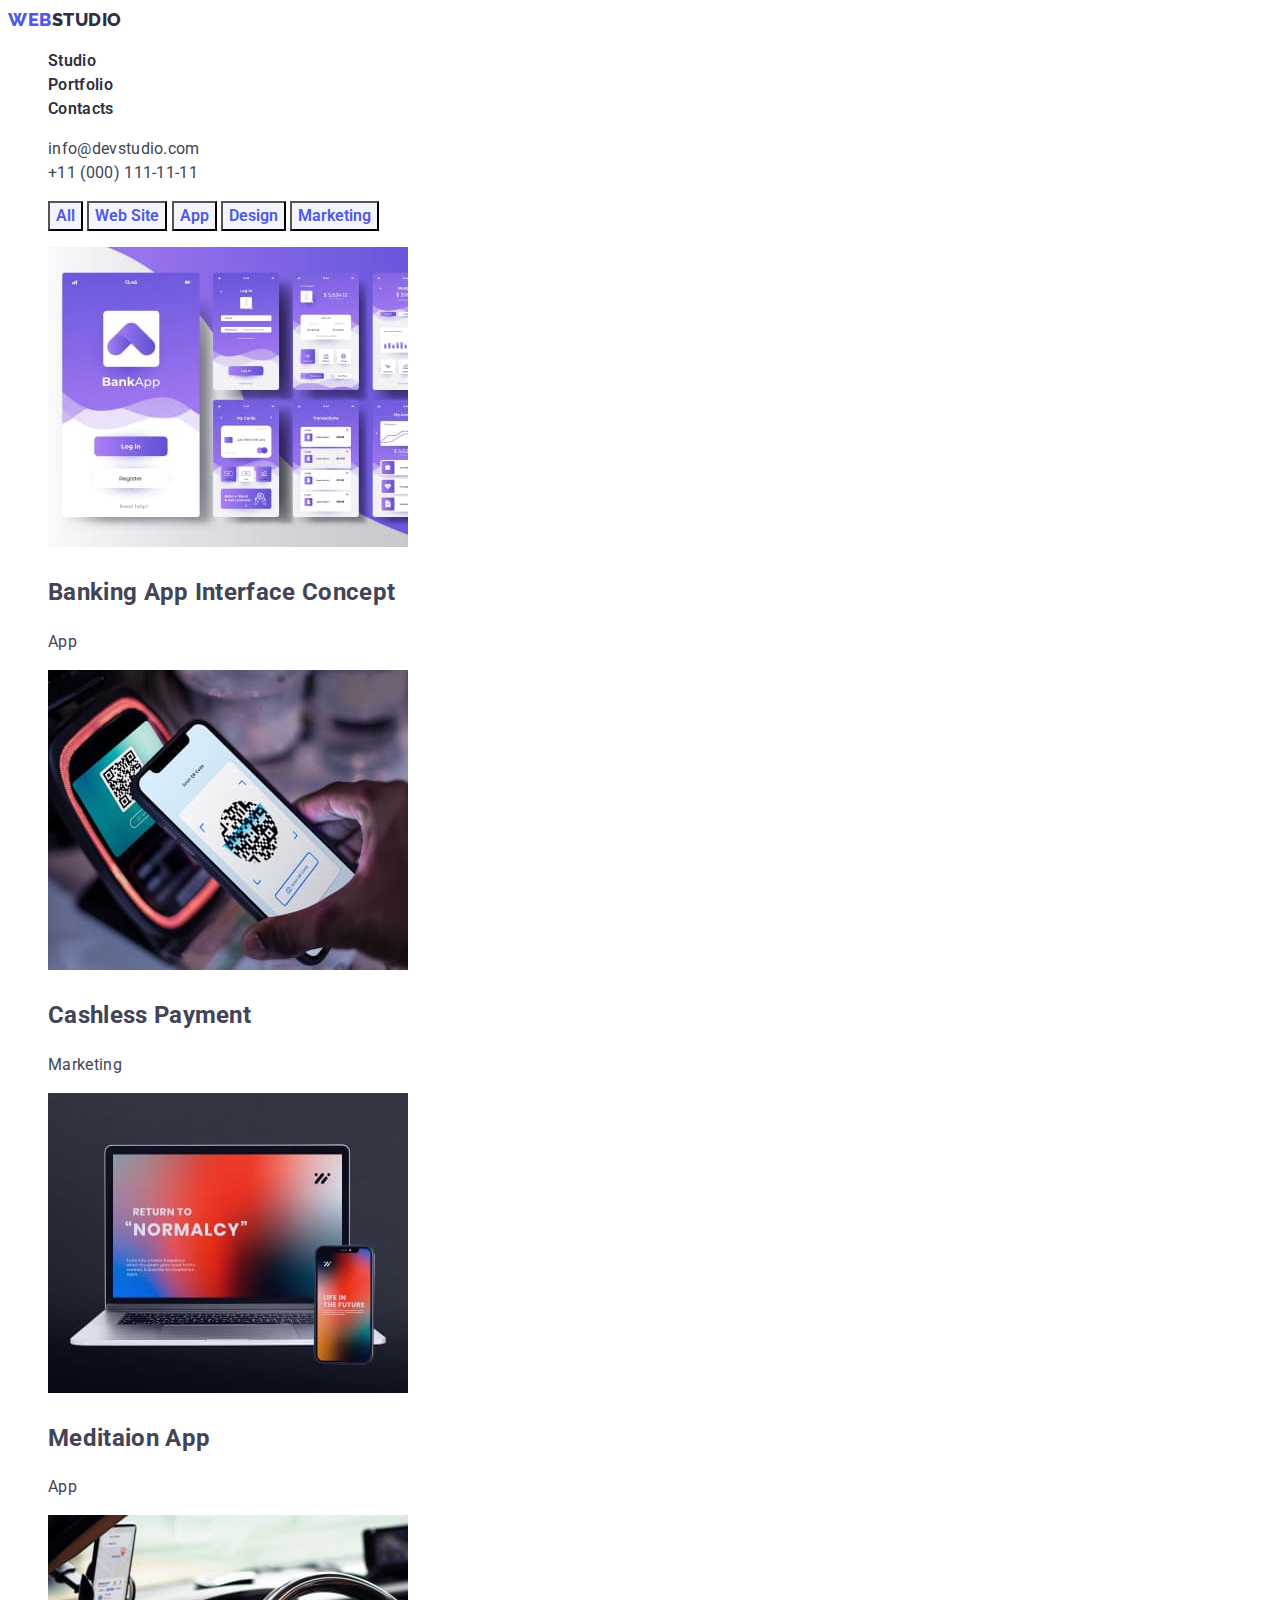
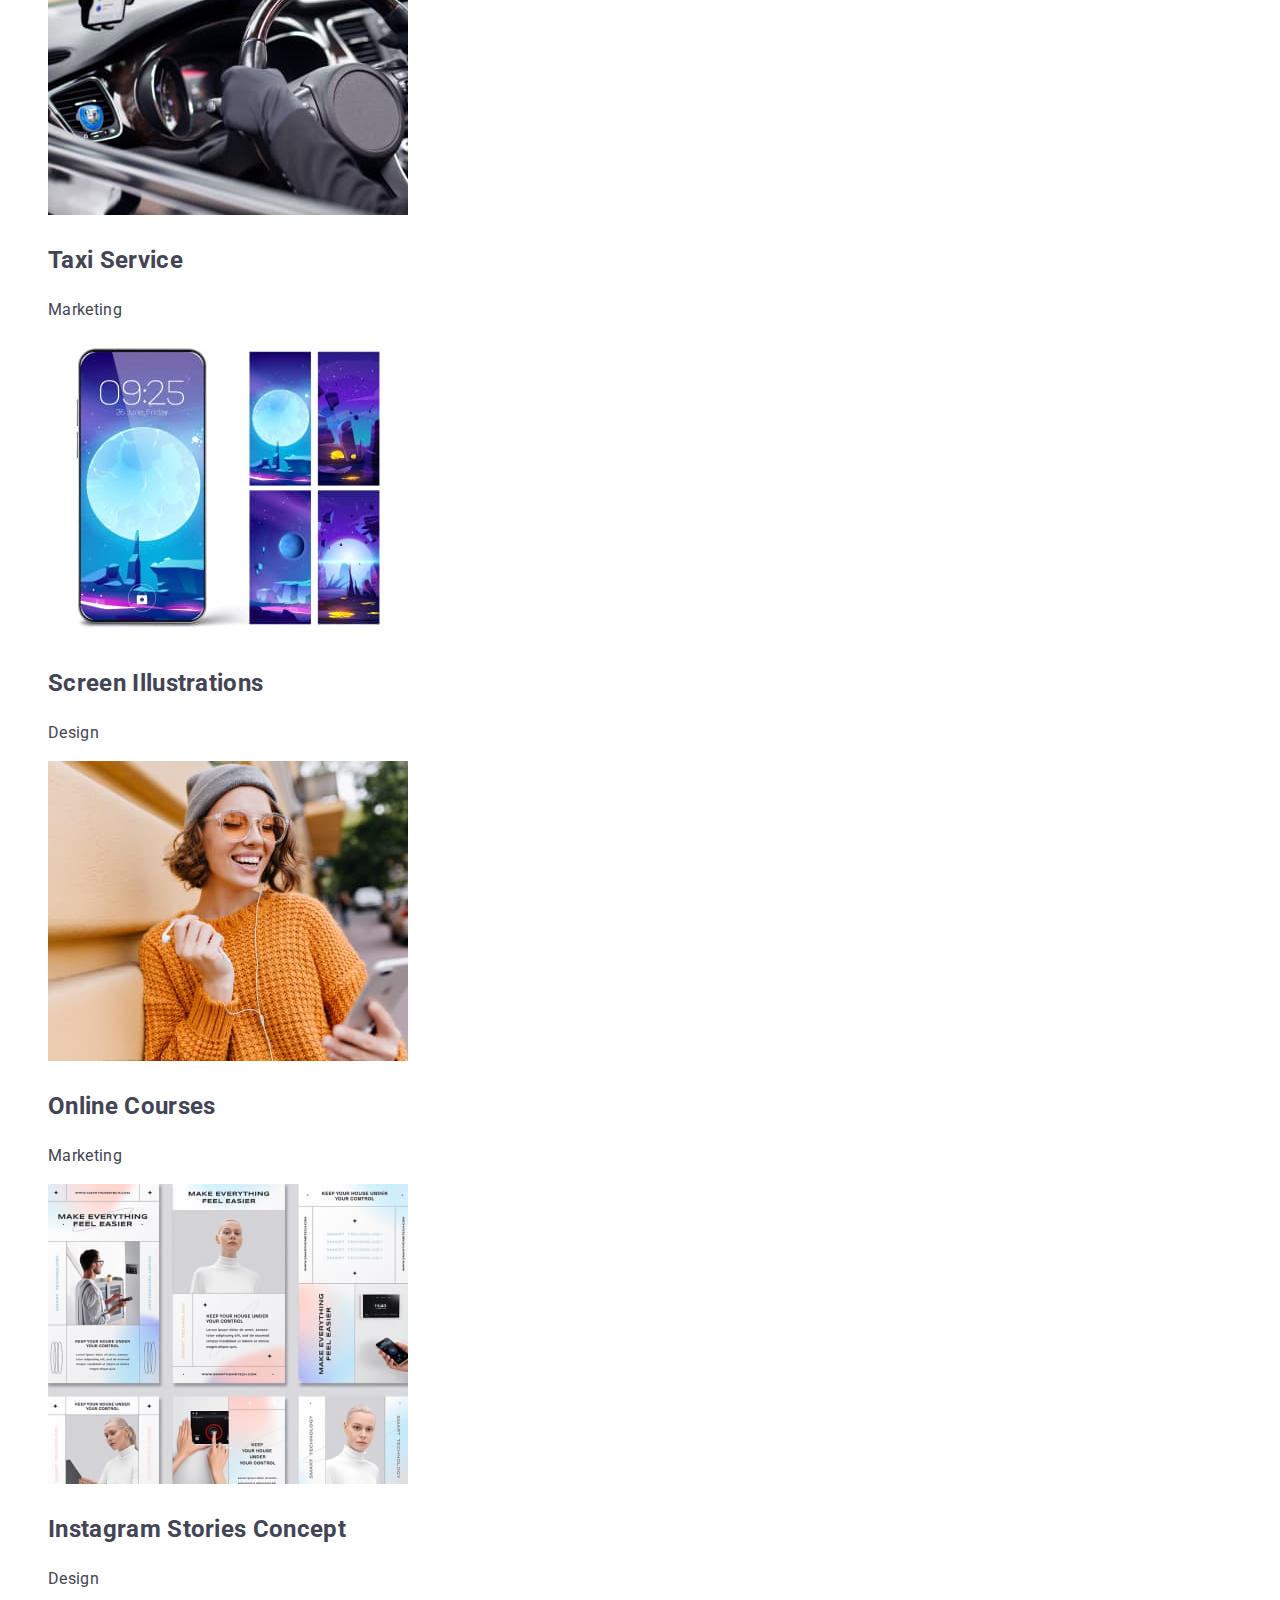
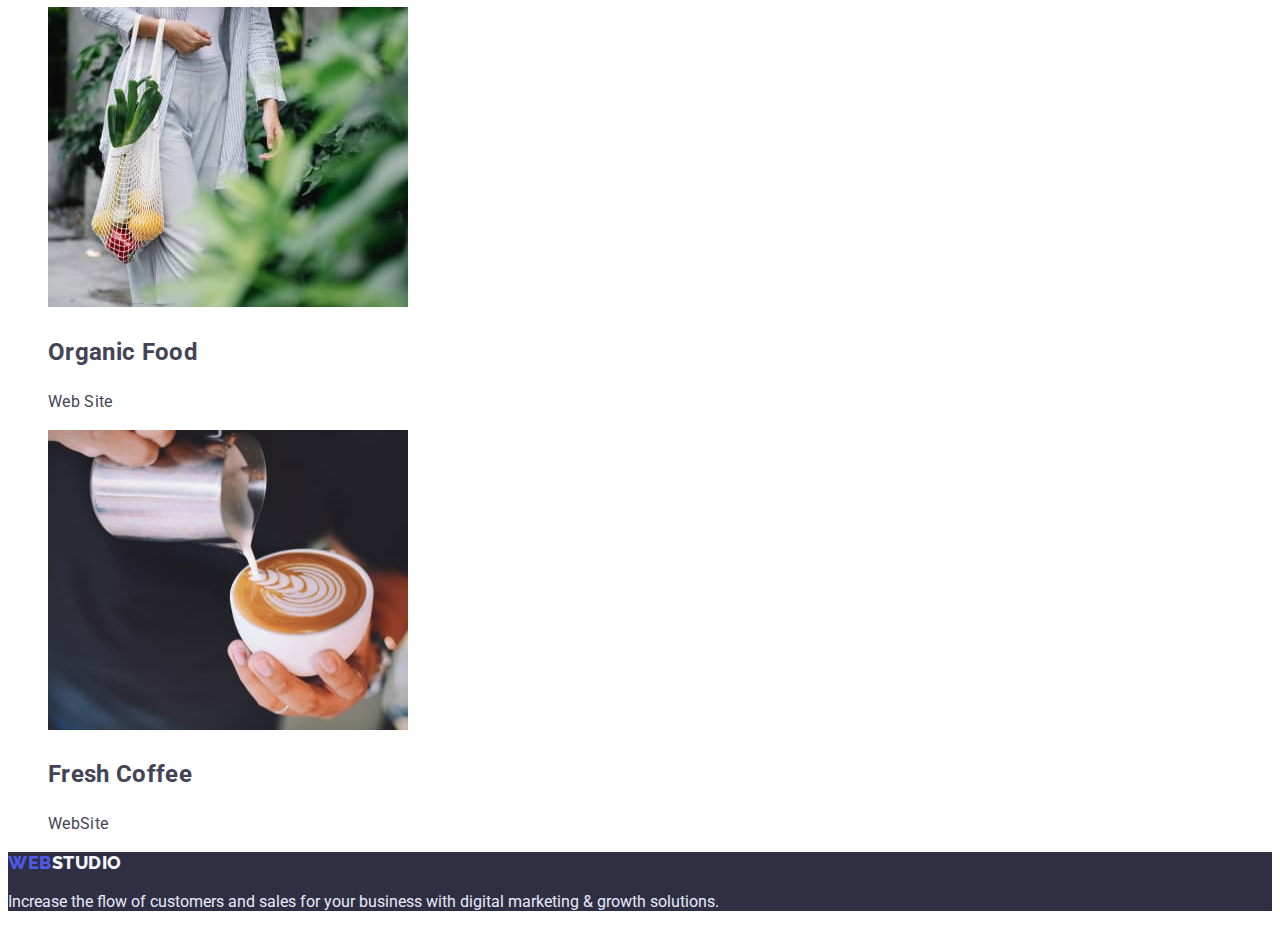
==== portfolio.html @ 85b4668b "dz3" ====
<!DOCTYPE html>
<html lang="en">

<head>
    <meta charset="UTF-8">
    <meta http-equiv="X-UA-Compatible" content="IE=edge">
    <meta name="viewport" content="width=device-width, initial-scale=1.0">
    <link rel="stylesheet" href="./css/styles.css" />
    <link rel="preconnect" href="https://fonts.googleapis.com">
    <link rel="preconnect" href="https://fonts.gstatic.com" crossorigin>
    <link
        href="https://fonts.googleapis.com/css2?family=Montserrat:wght@400;700&family=Roboto:wght@400;500;700;900&display=swap"
        rel="stylesheet">
    <link rel="preconnect" href="https://fonts.googleapis.com">
    <link rel="preconnect" href="https://fonts.gstatic.com" crossorigin>
    <link
        href="https://fonts.googleapis.com/css2?family=Montserrat:wght@400;700&family=Raleway:wght@700&family=Roboto:wght@400;500;700;900&display=swap"
        rel="stylesheet">
    <title>Document</title>
</head>
<div class="container">
<body>
    <!--header-->
    <header class="header">
        <nav>
            <a href="./index.html" class="link"><span class="logo">Web</span><span
                    class="studio">Studio</span></a>
            <ul class="list">
                <li><a href="./index.html" class="link">Studio</a></li>
                <li><a href="" class="link">Portfolio</a></li>
                <li><a href="" class="link">Contacts</a></li>
            </ul>
        </nav>
        <ul class="list">
            <li><a href="" class="link-contacts">info@devstudio.com</a></li>
            <li><a href="" class="link-contacts">+11 (000) 111-11-11</a></li>
        </ul>
    </header>
    <!--main-->
    <main>
        <!--filtres-->
        <section>
    <h1 hidden>Our projects</h1>
            <ul class="list">
                <li>
                    <button type="button" class="bts">All</button>
                    <button type="button" class="bts">Web Site</button>
                    <button type="button" class="bts">App</button>
                    <button type="button" class="bts">Design</button>
                    <button type="button"class="bts">Marketing</button>
                </li>
            </ul>
            <!--row1-->
            <ul class="list">
                <li>
                    <img src="./images/img11.jpg" alt="menu app" width="360">
                    <h2>Banking App Interface Concept</h2>
                    <p>
                        App
                    </p>
                </li>
                <li>
                    <img src="./images/img121.jpg" alt="cashless payment" width="360">
                    <h2>Cashless Payment</h2>
                    <p>
                        Marketing
                    </p>
                </li>
                <li>
                    <img src="./images/img13.jpg" alt="Meditaion App" width="360">
                    <h2>Meditaion App</h2>
                    <p>
                        App
                    </p>
                </li>
                <!--row2-->
                <li>
                    <img src="./images/img14.jpg" alt="Taxi Service app" width="360">
                    <h2>Taxi Service</h2>
                    <p>
                        Marketing
                    </p>
                </li>
                <li>
                    <img src="./images/img15.jpg" alt="Screen Illustrations" width="360">
                    <h2>Screen Illustrations</h2>
                    <p>
                    Design
                    </p>
                </li>
                <li>
                    <img src="./images/img16.jpg" alt="Online Courses" width="360">
                    <h2>Online Courses</h2>
                    <p>
                        Marketing
                    </p>
                </li>
                <!--row3-->
                <li>
                    <img src="./images/img17.jpg" alt="Instagram Stories Concept" width="360">
                    <h2>Instagram Stories Concept</h2>
                    <p>
                        Design
                    </p>
                </li>
                <li>
                    <img src="./images/img18.jpg" alt="Organic Food" width="360">
                    <h2>Organic Food</h2>
                    <p>
                        Web Site
                    </p>
                </li>
                <li>
                    <img src="./images/img19.jpg" alt="Fresh Coffee" width="360">
                    <h2>Fresh Coffee</h2>
                    <p>
                        WebSite
                    </p>
                </li>
            </ul>
        </section>
    </main>
    <!--Footer-->
    <footer class="footer">
        <a href="./index.html" class="link"><span class="logo-footer">Web</span><span class="studio-footer">Studio</span></a>
        <p>
            Increase the flow of customers and sales for your business with digital marketing & growth solutions.
        </p>
    </footer>
</body>
</div>

</html>
---- css/styles.css ----
:root {
    --text-color: #434455;
    --dark-color: #2E2F42;
    --primarybrand-color: #4d5ae5;
    --bt-color:#404BBF;
    --bg-color: #FFFFFF;
    --cloud-color:#F4F4FD;
    --cornflower-color:#E7E9FC;
}
.header {
    background: var(--bg-color);
    text-decoration: none;
}
body {
    background-color:var(--bg-color);
    color: var(--text-color);
    font-family:'Roboto', sans-serif;
    text-decoration: none;
}
.hero-name {
    font-family: inherit;
    font-weight: 600;
    font-size: 56px;
    line-height: 1.1;
    letter-spacing: 0.02em;
    color: var(--bg-color);
}
.logo {
    font-family: 'Raleway', sans-serif;
    font-weight: 800;
    font-size: 18px;
    line-height: 1.33;
    text-decoration: none;
    letter-spacing: 0.03em;
    text-transform: uppercase;
    color: var(--primarybrand-color);
}
.logo:hover,
.logo:focus {
    color: var(--primarybrand-color);
}
.studio {
    font-family: 'Raleway', sans-serif;
    font-weight: 800;
    font-size: 18px;
    text-decoration: none;
    line-height: 1.33;
    letter-spacing: 0.03em;
    color: var(--dark-color);
    text-transform: uppercase;
}
.studio:hover,
.studio:focus {
    color: var(--text-color);
}

.link:hover,
.link:focus {
    color: var(--text-color);
}
.link-contacts:hover,
.link-contacts:focus {
    color: var(--primarybrand-color);
}
.link:active {
    color: var(--primarybrand-color);
}
.link {
    color: var(--dark-color);
    text-decoration: none;
    font-family: inherit;
    font-style: normal;
    font-weight: 600;
    font-size: 16px;
    line-height: 1.5;
    letter-spacing: 0.02em;
}
.link-contacts {
    color: var(--text-color);
    text-decoration: none;
    font-family: inherit;
    font-style: normal;
    font-weight: 400;
    font-size: 16px;
    line-height: 1.5;
}
.buttons:hover,
.buttons:focus {
    background-color: var(--primarybrand-color);
   color: var(--bg-color);
}
.buttons:active {
    background-color: var(--bt-color);
    color: var(--bg-color);
}
.list {
    list-style: none;
    font-family: inherit;
    font-style: normal;
    font-weight: 400;
    font-size: 16px;
    line-height: 1.5;
    letter-spacing: 0.02em;
    color: var(--text-color);
}
.hero {
    background: var(--dark-color);
}

.buttons {
    background:var(--primarybrand-color);
    color: var(--bts-color);
}
.buttons {
    font-family: 'Roboto', sans-serif;
    font-weight: 600;
    font-size: 16px;
    line-height: 1.5;
    color:var(--bg-color);
}
.title {
    text-decoration: none;
    font-family: inherit;
    font-weight: 600;
    font-size: 36px;
    line-height: 1.11;
    letter-spacing: 0.02em;
    text-transform: capitalize;
    color:var(--dark-color);
}
.title-cards {
    width: 264px;
    height: 24px;
    font-family: inherit;
    font-weight: 600;
    font-size: 20px;
    line-height: 1.2;
    letter-spacing: 0.02em;
    color:var(--dark-color);
}
.team {
    background:var(--bb-color);
}
.team-cards {
    background:var(--bg-color);
}
.footer {
    background: var(--dark-color);
    color: var(--cornflower-color);
}
.studio-footer {
    color:var(--cloud-color);
    font-family: 'Raleway', sans-serif;
    font-style: normal;
    font-weight: 800;
    font-size: 18px;
    line-height: 1.16;
    letter-spacing: 0.03em;
    text-transform: uppercase;
}
.logo-footer {
    color: var(--primarybrand-color);
    font-family: 'Raleway', sans-serif;
    font-style: normal;
    font-weight: 800;
    font-size: 18px;
    line-height: 1.16;
    letter-spacing: 0.03em;
    text-transform: uppercase;
}
.studio-footer:hover {
    background-color: var(--primarybrand-color);
    color: var(--cloud-color);
}
.studio-footer:focus {
    background-color: var(--primarybrand-color);
    color: var(--cloud-color);
}
.bts {
    font-family:'Roboto', sans-serif;
    font-weight: 600;
    font-size: 16px;
    line-height: 1.5;
    color: var(--primarybrand-color);
    background-color: var(--cloud-color);
    text-decoration:none;
}
.bts:hover {
    background-color: var(--primarybrand-color);
    color: var(--cloud-color);
}
.bts:focus {
    background-color: var(--primarybrand-color);
    color: var(--cloud-color);
}
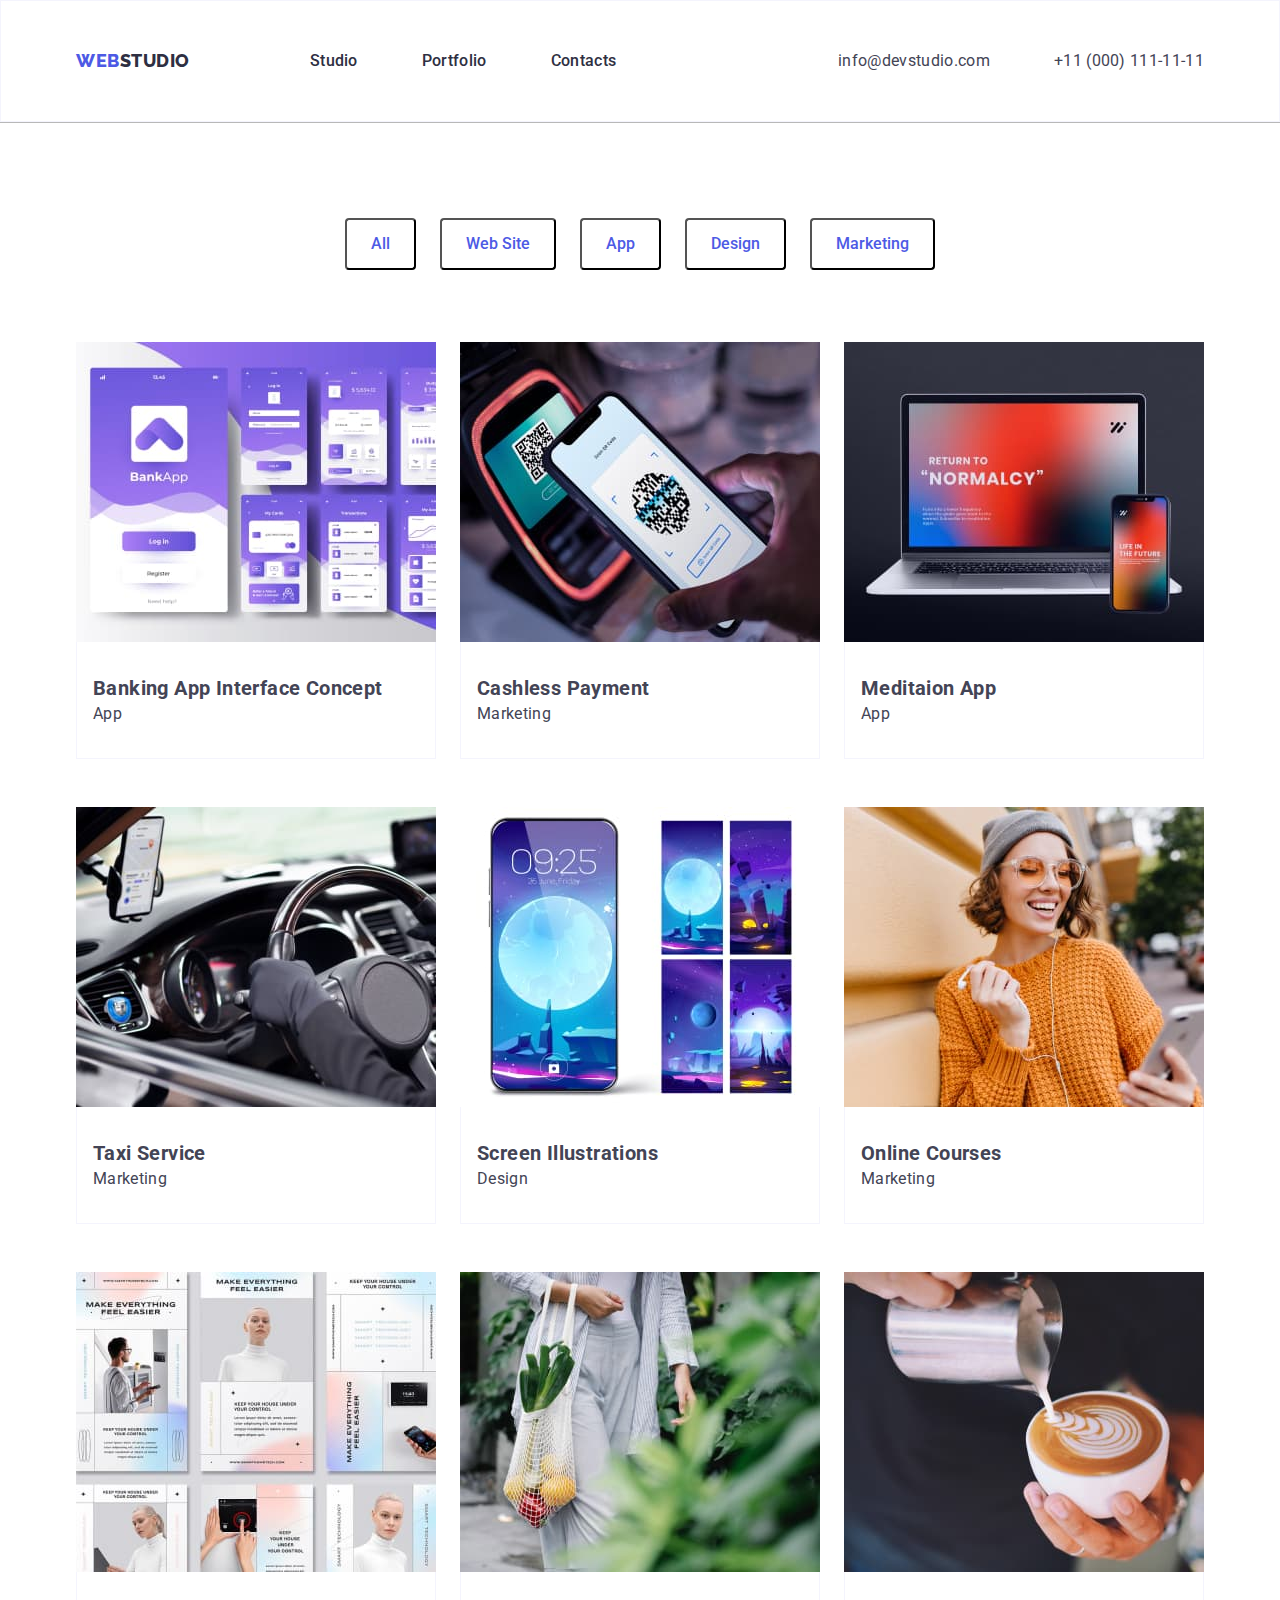
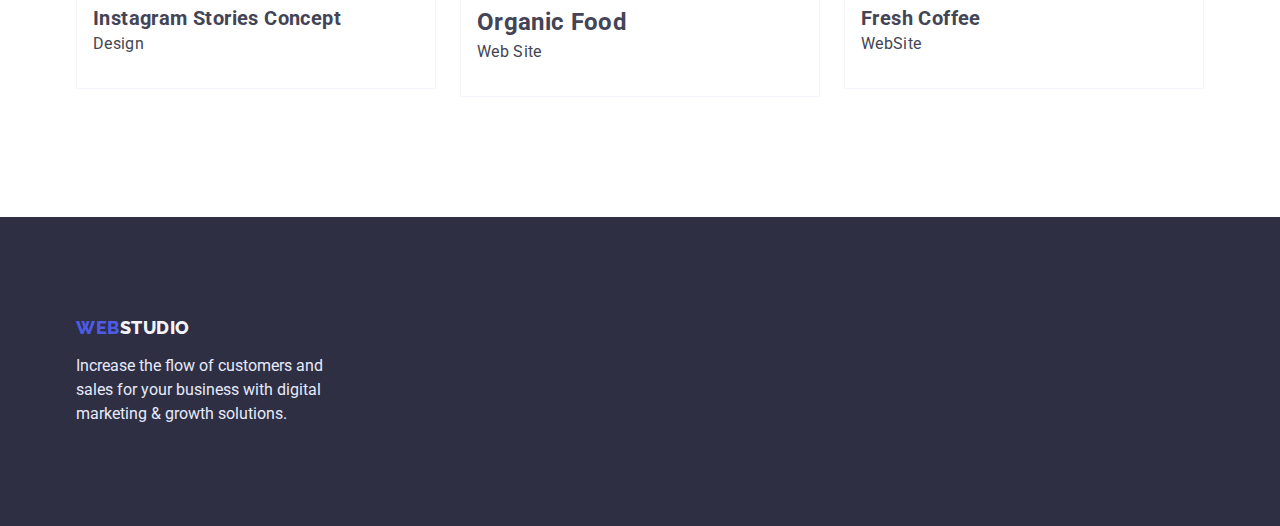
==== commit 17d370f1: "dz3" ====
--- a/portfolio.html
+++ b/portfolio.html
@@ -5,129 +5,139 @@
     <meta charset="UTF-8">
     <meta http-equiv="X-UA-Compatible" content="IE=edge">
     <meta name="viewport" content="width=device-width, initial-scale=1.0">
-    <link rel="stylesheet" href="./css/styles.css" />
+    <link rel="stylesheet" href="https://cdnjs.cloudflare.com/ajax/libs/modern-normalize/1.0.0/modern-normalize.min.css" />
     <link rel="preconnect" href="https://fonts.googleapis.com">
     <link rel="preconnect" href="https://fonts.gstatic.com" crossorigin>
     <link
-        href="https://fonts.googleapis.com/css2?family=Montserrat:wght@400;700&family=Roboto:wght@400;500;700;900&display=swap"
+        href="https://fonts.googleapis.com/css2?family=Raleway:wght@700&family=Roboto:wght@400;500;700;900&display=swap"
         rel="stylesheet">
-    <link rel="preconnect" href="https://fonts.googleapis.com">
-    <link rel="preconnect" href="https://fonts.gstatic.com" crossorigin>
-    <link
-        href="https://fonts.googleapis.com/css2?family=Montserrat:wght@400;700&family=Raleway:wght@700&family=Roboto:wght@400;500;700;900&display=swap"
-        rel="stylesheet">
+        <link rel="stylesheet" href="./css/styles.css" />
     <title>Document</title>
 </head>
-<div class="container">
+
 <body>
     <!--header-->
-    <header class="header">
-        <nav>
-            <a href="./index.html" class="link"><span class="logo">Web</span><span
-                    class="studio">Studio</span></a>
-            <ul class="list">
+<header class="header">
+    <div class="container">
+        <nav class="nav nav-link">
+            <a href="./index.html" class="link logo"><span class="logo">Web</span><span class="studio">Studio</span></a>
+            <ul class="list nav-list">
                 <li><a href="./index.html" class="link">Studio</a></li>
-                <li><a href="" class="link">Portfolio</a></li>
+                <li><a href="./portfolio.html" class="link">Portfolio</a></li>
                 <li><a href="" class="link">Contacts</a></li>
             </ul>
         </nav>
-        <ul class="list">
-            <li><a href="" class="link-contacts">info@devstudio.com</a></li>
-            <li><a href="" class="link-contacts">+11 (000) 111-11-11</a></li>
+        <ul class="list list-contacts">
+            <li class="contacts-item"><a href="" class="link-contacts">info@devstudio.com</a></li>
+            <li class="contacts-item"><a href="" class="link-contacts">+11 (000) 111-11-11</a></li>
         </ul>
-    </header>
+    </div>
+</header>
     <!--main-->
     <main>
         <!--filtres-->
-        <section>
-    <h1 hidden>Our projects</h1>
-            <ul class="list">
-                <li>
-                    <button type="button" class="bts">All</button>
-                    <button type="button" class="bts">Web Site</button>
-                    <button type="button" class="bts">App</button>
-                    <button type="button" class="bts">Design</button>
-                    <button type="button"class="bts">Marketing</button>
-                </li>
-            </ul>
-            <!--row1-->
-            <ul class="list">
-                <li>
-                    <img src="./images/img11.jpg" alt="menu app" width="360">
-                    <h2>Banking App Interface Concept</h2>
-                    <p>
-                        App
-                    </p>
-                </li>
-                <li>
-                    <img src="./images/img121.jpg" alt="cashless payment" width="360">
-                    <h2>Cashless Payment</h2>
-                    <p>
-                        Marketing
-                    </p>
-                </li>
-                <li>
-                    <img src="./images/img13.jpg" alt="Meditaion App" width="360">
-                    <h2>Meditaion App</h2>
-                    <p>
-                        App
-                    </p>
-                </li>
-                <!--row2-->
-                <li>
-                    <img src="./images/img14.jpg" alt="Taxi Service app" width="360">
-                    <h2>Taxi Service</h2>
-                    <p>
-                        Marketing
-                    </p>
-                </li>
-                <li>
-                    <img src="./images/img15.jpg" alt="Screen Illustrations" width="360">
-                    <h2>Screen Illustrations</h2>
-                    <p>
-                    Design
-                    </p>
-                </li>
-                <li>
-                    <img src="./images/img16.jpg" alt="Online Courses" width="360">
-                    <h2>Online Courses</h2>
-                    <p>
-                        Marketing
-                    </p>
-                </li>
-                <!--row3-->
-                <li>
-                    <img src="./images/img17.jpg" alt="Instagram Stories Concept" width="360">
-                    <h2>Instagram Stories Concept</h2>
-                    <p>
+        <section class="portfolio">
+            <div class="container">
+        <h1 hidden>Our projects</h1>
+                <ul class="filter-list">
+                    <li class="filter-item"><button type="button" class="filter-btn">All</button></li>
+                    <li class="filter-item"><button type="button" class="filter-btn">Web Site</button></li>
+                    <li class="filter-item"><button type="button" class="filter-btn">App</button></li>
+                    <li class="filter-item"><button type="button" class="filter-btn">Design</button></li>
+                    <li class="filter-item"><button type="button" class="filter-btn">Marketing</button></li>  
+                </ul>
+                <!--row1-->
+                <ul class="portfolio-cards_list list">
+                    <li class="portfolio-cards_item">
+                        <img src="./images/img11.jpg" alt="menu app" width="360">
+                        <div class="portfolio-cards_box">
+
+                        <h2  class="subtitle">Banking App Interface Concept</h2>
+                        <p class="text">
+                            App
+                        </p>
+                        </div>
+                    </li>
+                    <li class="portfolio-cards_item">
+                        <img src="./images/img121.jpg" alt="cashless payment" width="360">
+                        <div class="portfolio-cards_box">
+                            <h2 class="subtitle">Cashless Payment</h2>
+                        <p class="text">
+                            Marketing
+                        </p></div>
+                    </li>
+                    <li class="portfolio-cards_item">
+                        <img src="./images/img13.jpg" alt="Meditaion App" width="360">
+                        <div class="portfolio-cards_box">
+                            <h2 class="subtitle">Meditaion App</h2>
+                        <p class="text">
+                            App
+                        </p></div>
+                    </li>
+                    <!--row2-->
+                    <li class="portfolio-cards_item">
+                        <img src="./images/img14.jpg" alt="Taxi Service app" width="360">
+                        <div class="portfolio-cards_box">
+                            <h2 class="subtitle">Taxi Service</h2>
+                        <p class="text">
+                            Marketing
+                        </p></div>
+                    </li>
+                    <li class="portfolio-cards_item">
+                        <img src="./images/img15.jpg" alt="Screen Illustrations" width="360">
+                        <div class="portfolio-cards_box">
+                            <h2 class="subtitle">Screen Illustrations</h2>
+                        <p class="text">
                         Design
-                    </p>
-                </li>
-                <li>
-                    <img src="./images/img18.jpg" alt="Organic Food" width="360">
-                    <h2>Organic Food</h2>
-                    <p>
-                        Web Site
-                    </p>
-                </li>
-                <li>
-                    <img src="./images/img19.jpg" alt="Fresh Coffee" width="360">
-                    <h2>Fresh Coffee</h2>
-                    <p>
-                        WebSite
-                    </p>
-                </li>
-            </ul>
+                        </p></div>
+                    </li>
+                    <li class="portfolio-cards_item">
+                        <img src="./images/img16.jpg" alt="Online Courses" width="360">
+                        <div class="portfolio-cards_box">
+                            <h2 class="subtitle">Online Courses</h2>
+                        <p class="text">
+                            Marketing
+                        </p></div>
+                    </li>
+                    <!--row3-->
+                    <li class="portfolio-cards_item">
+                        <img src="./images/img17.jpg" alt="Instagram Stories Concept" width="360">
+                        <div class="portfolio-cards_box">
+                            <h2 class="subtitle">Instagram Stories Concept</h2>
+                        <p class="text">
+                            Design
+                        </p></div>
+                    </li>
+                    <li class="portfolio-cards_item">
+                        <img src="./images/img18.jpg" alt="Organic Food" width="360">
+                        <div class="portfolio-cards_box">
+                            <h2>Organic Food</h2>
+                        <p class="text">
+                            Web Site
+                        </p></div>
+                    </li>
+                    <li class="portfolio-cards_item">
+                        <img src="./images/img19.jpg" alt="Fresh Coffee" width="360">
+                        <div class="portfolio-cards_box">
+                            <h2 class="subtitle">Fresh Coffee</h2>
+                        <p class="text">
+                            WebSite
+                        </p></div>
+                    </li>
+                </ul>
+            </div>
         </section>
     </main>
     <!--Footer-->
     <footer class="footer">
-        <a href="./index.html" class="link"><span class="logo-footer">Web</span><span class="studio-footer">Studio</span></a>
-        <p>
-            Increase the flow of customers and sales for your business with digital marketing & growth solutions.
-        </p>
+        <div class="container">
+            <a href="" class="link-footer"><span class="logo-footer">Web</span><span class="studio-footer">Studio</span></a>
+            <p class="text-footer">
+                Increase the flow of customers and sales for your business with digital marketing & growth solutions.
+            </p>
+        </div>
     </footer>
 </body>
-</div>
+
 
 </html>--- a/css/styles.css
+++ b/css/styles.css
@@ -6,22 +6,121 @@
     --bg-color: #FFFFFF;
     --cloud-color:#F4F4FD;
     --cornflower-color:#E7E9FC;
-}
-.header {
-    background: var(--bg-color);
-    text-decoration: none;
+    --card-shadow: 0px 2px 1px -1px rgba(0, 0, 0, 0.2), 0px 1px 1px 0px rgba(0, 0, 0, 0.14), 0px 1px 3px 0px rgba(0, 0, 0, 0.12);
+    --header-box-shadow: 0px 1px 0px 0px rgba(0, 0, 0, 0.1), 0px 1px 0px 0px rgba(0, 0, 0, 0.1), 0px 1px 0px 0px rgba(0, 0, 0, 0.1);
+    --baton-order-shadow: 0px 4px 4px rgba(0, 0, 0, 0.15);
+        border-radius: 4px;
 }
 body {
     background-color:var(--bg-color);
     color: var(--text-color);
     font-family:'Roboto', sans-serif;
-    text-decoration: none;
+}
+h1,h2,h3,p,ul {
+    margin: 0;
+}
+img {
+    display: block;
+    max-width: 100%;
+    height: auto;
+}
+.text {
+    line-height: 1.5;
+}
+.container {
+    width: 1158px;
+    margin: 0 auto;
+    padding-left: 15px;
+    padding-right: 15px;
+
+}
+/* < !--header--> */
+.header > .container {
+    display: flex;
+    align-items: center;
+    padding-top: 24px;
+    padding-bottom: 24px;
+}
+.header {
+    background: var(--bg-color);
+    text-decoration: none;
+    border: 1px solid var(--cloud-color);
+    box-shadow: var(--header-box-shadow);
+}
+.nav {
+    align-items: center;
+}
+.nav-list {
+  margin-left: 40px;
+}
+.contacts-item {
+    display: block;
+    margin-right: 40px;
+}
+.contacts-item:last-child {
+margin-right: 0;
+}
+.list-contacts {
+    margin-left: auto;
+}
+.box-logo {
+    display: flex;
+    margin-top: 24px;
+    margin-bottom: 24px;      
+}
+.nav-link {
+    display: flex; 
+}
+.link {
+    color: var(--dark-color);
+    text-decoration: none;
+    font-family: inherit;
+    font-weight: 500;
+    font-size: 16px;
+    line-height: 1.5;
+    letter-spacing: 0.02em;
+    margin-right: 40px;
+}
+.link-contacts {
+    color: var(--text-color);
+    text-decoration: none;
+    font-family: inherit;
+    font-weight: 400;
+    font-size: 16px;
+    line-height: 1.5;
+}
+ /* < !--main--> */
+.hero {
+    background: var(--dark-color);
+    margin-bottom: 120px;
+}
+ .hero >.container {
+   display: flex;
+flex-direction: column;
+padding-top: 192px;
+
+}
+.button-order {
+    margin-top: 48px;
+    margin-right: auto;
+    margin-left: auto;
+    margin-bottom: 192px;
+    border: 2px solid var(--primarybrand-color);
+    box-shadow: var(--baton-order-shadow);
+    border-radius: 4px;
+    padding-top: 16px;
+    padding-right: 32px;
+    padding-bottom: 16px;
+    padding-left: 32px;
 }
 .hero-name {
-    font-family: inherit;
-    font-weight: 600;
+    width: 492px;
+    margin-right: auto;
+    margin-left: auto;
+    font-family: inherit;
+    font-weight: 500;
     font-size: 56px;
-    line-height: 1.1;
+    line-height: 1.07;
     letter-spacing: 0.02em;
     color: var(--bg-color);
 }
@@ -34,9 +133,18 @@
     letter-spacing: 0.03em;
     text-transform: uppercase;
     color: var(--primarybrand-color);
-}
+    padding-top: 24px;
+    padding-bottom: 24px;
+}
+.link-contacts:hover,
+.link-contacts:focus,
 .logo:hover,
-.logo:focus {
+.logo:focus,
+.link:hover,
+.link:focus,
+.studio:hover,
+.studio:focus,
+.link:active {
     color: var(--primarybrand-color);
 }
 .studio {
@@ -48,41 +156,7 @@
     letter-spacing: 0.03em;
     color: var(--dark-color);
     text-transform: uppercase;
-}
-.studio:hover,
-.studio:focus {
-    color: var(--text-color);
-}
-
-.link:hover,
-.link:focus {
-    color: var(--text-color);
-}
-.link-contacts:hover,
-.link-contacts:focus {
-    color: var(--primarybrand-color);
-}
-.link:active {
-    color: var(--primarybrand-color);
-}
-.link {
-    color: var(--dark-color);
-    text-decoration: none;
-    font-family: inherit;
-    font-style: normal;
-    font-weight: 600;
-    font-size: 16px;
-    line-height: 1.5;
-    letter-spacing: 0.02em;
-}
-.link-contacts {
-    color: var(--text-color);
-    text-decoration: none;
-    font-family: inherit;
-    font-style: normal;
-    font-weight: 400;
-    font-size: 16px;
-    line-height: 1.5;
+    text-decoration: none;
 }
 .buttons:hover,
 .buttons:focus {
@@ -93,103 +167,217 @@
     background-color: var(--bt-color);
     color: var(--bg-color);
 }
-.list {
+.list-nav {
+    display: flex;
     list-style: none;
     font-family: inherit;
-    font-style: normal;
     font-weight: 400;
     font-size: 16px;
     line-height: 1.5;
     letter-spacing: 0.02em;
     color: var(--text-color);
 }
-.hero {
-    background: var(--dark-color);
-}
-
 .buttons {
-    background:var(--primarybrand-color);
-    color: var(--bts-color);
-}
-.buttons {
-    font-family: 'Roboto', sans-serif;
-    font-weight: 600;
-    font-size: 16px;
-    line-height: 1.5;
+    font-family: inherit;
+    font-weight: 500;
+    font-size: 16px;
+    line-height: 1.19;
+    background: var(--primarybrand-color);
     color:var(--bg-color);
 }
+/* < !--Feature--> */
+.section {
+    margin-top: 120px;
+    margin-bottom: 120px;
+}
 .title {
-    text-decoration: none;
-    font-family: inherit;
-    font-weight: 600;
+    display: flex;
+    justify-content: center;
+    text-decoration: none;
+    font-family: inherit;
+    font-weight: 500;
     font-size: 36px;
     line-height: 1.11;
     letter-spacing: 0.02em;
     text-transform: capitalize;
     color:var(--dark-color);
+    margin-bottom: 72px;
 }
 .title-cards {
+    display: flex;
     width: 264px;
     height: 24px;
     font-family: inherit;
-    font-weight: 600;
+    font-weight: 500;
     font-size: 20px;
     line-height: 1.2;
     letter-spacing: 0.02em;
     color:var(--dark-color);
+    gap: 24px;
+}
+.list {
+    display: flex;
+    list-style: none;
+    font-family: inherit;
+     font-size: 16px;
+    line-height: 1.5;
+    letter-spacing: 0.02em;
+    color: var(--text-color);
+    gap: 24px;
 }
 .team {
-    background:var(--bb-color);
+    display: flex;
+    background:var(--cloud-color);
+    flex-direction: column;
+    align-items: center;
+    margin-top: 120px;
 }
 .team-cards {
+    display: flex;
     background:var(--bg-color);
-}
+    flex-direction: column;
+    align-items: center;
+    justify-content: space-around;
+    margin-bottom: 120px;
+    box-shadow: var(--card-shadow);
+    border-radius: 4px;
+    /* overflow: hidden; */
+    
+}
+.list-cards {
+    display: flex;
+        list-style: none;
+        font-family: inherit;
+        font-size: 16px;
+        line-height: 1.5;
+        letter-spacing: 0.02em;
+        color: var(--text-color);
+        padding-left: 0px;
+       gap: 24px;
+}
+.team-cadrs_box {
+    padding-top: 32px;
+        padding-bottom: 32px;
+        padding-left: 16px;
+        padding-right: 16px;       
+}
+.section-cards {
+    margin-top: 120px;
+}
+/* < !--Footer--> */
 .footer {
     background: var(--dark-color);
     color: var(--cornflower-color);
 }
+.text-footer {
+    width: 264px;
+    padding-bottom: 100px;
+    font-family: inherit;
+    font-size: 16px;
+    line-height: 1.5;
+}
+.link-footer {
+    display: flex;
+    padding-top: 100px;
+    margin-bottom: 16px;
+    text-decoration: none;
+}
+.logo-footer {
+    font-family: 'Raleway', sans-serif;
+        font-weight: 800;
+        font-size: 18px;
+        line-height: 1.17;
+        text-decoration: none;
+        letter-spacing: 0.03em;
+        text-transform: uppercase;
+        color: var(--primarybrand-color);
+}
 .studio-footer {
+    
     color:var(--cloud-color);
     font-family: 'Raleway', sans-serif;
     font-style: normal;
     font-weight: 800;
     font-size: 18px;
-    line-height: 1.16;
+    line-height: 1.17;
     letter-spacing: 0.03em;
     text-transform: uppercase;
 }
-.logo-footer {
-    color: var(--primarybrand-color);
-    font-family: 'Raleway', sans-serif;
-    font-style: normal;
-    font-weight: 800;
-    font-size: 18px;
-    line-height: 1.16;
-    letter-spacing: 0.03em;
-    text-transform: uppercase;
-}
-.studio-footer:hover {
-    background-color: var(--primarybrand-color);
-    color: var(--cloud-color);
-}
+.studio-footer:hover,
 .studio-footer:focus {
     background-color: var(--primarybrand-color);
     color: var(--cloud-color);
 }
-.bts {
-    font-family:'Roboto', sans-serif;
-    font-weight: 600;
+.filter-btn {
+    font-family:inherit;
+    font-weight: 500;
     font-size: 16px;
     line-height: 1.5;
     color: var(--primarybrand-color);
-    background-color: var(--cloud-color);
-    text-decoration:none;
-}
-.bts:hover {
+    background-color: var(--bg-color);
+    
+}
+.filter-item {
+    list-style: none;
+}
+.filter-btn:hover,
+.filter-btn:focus {
     background-color: var(--primarybrand-color);
-    color: var(--cloud-color);
-}
-.bts:focus {
-    background-color: var(--primarybrand-color);
-    color: var(--cloud-color);
+    color: var(--bg-color);
+}
+.visually-hidden {
+    position: absolute;
+    width: 1px;
+    height: 1px;
+    margin: -1px;
+    border: 0;
+    padding: 0;
+    white-space: nowrap;
+    clip-path: inset(100%);
+    clip: rect(0 0 0 0);
+    overflow: hidden;
+}
+/* < filter-list> */
+.filter-btn {
+    padding-top: 12px;
+    padding-bottom: 12px;
+    padding-left: 24px;
+    padding-right: 24px;
+    border-radius: 4px;
+}
+.filter-list {
+    display: flex;
+    justify-content: center;
+    margin-bottom: 72px;
+    gap: 24px;
+    margin-top: 96px;
+    padding-left: 0px;
+}
+/* <portfolio-cards> */
+.portfolio-cards_list {
+    display: flex;
+    flex-wrap: wrap;
+    row-gap: 48px;
+    column-gap: 24px;
+    padding-left: 0px;
+}
+.portfolio-cards_item {
+    flex-basis: calc((100% - 2 * 24px) / 3);
+}
+.portfolio-cards_box {
+    padding-top: 32px;
+    padding-bottom: 32px;
+    padding-left: 16px;
+    padding-right: 16px;
+    border: 1px solid var(--cloud-color);
+    border-top: 0;
+}
+.subtitle {
+    font-size: 20px;
+    font-weight: 500px;
+    line-height: 1.4;
+    letter-spacing: .02em;
+}
+.portfolio {
+    margin-bottom: 120px;
 }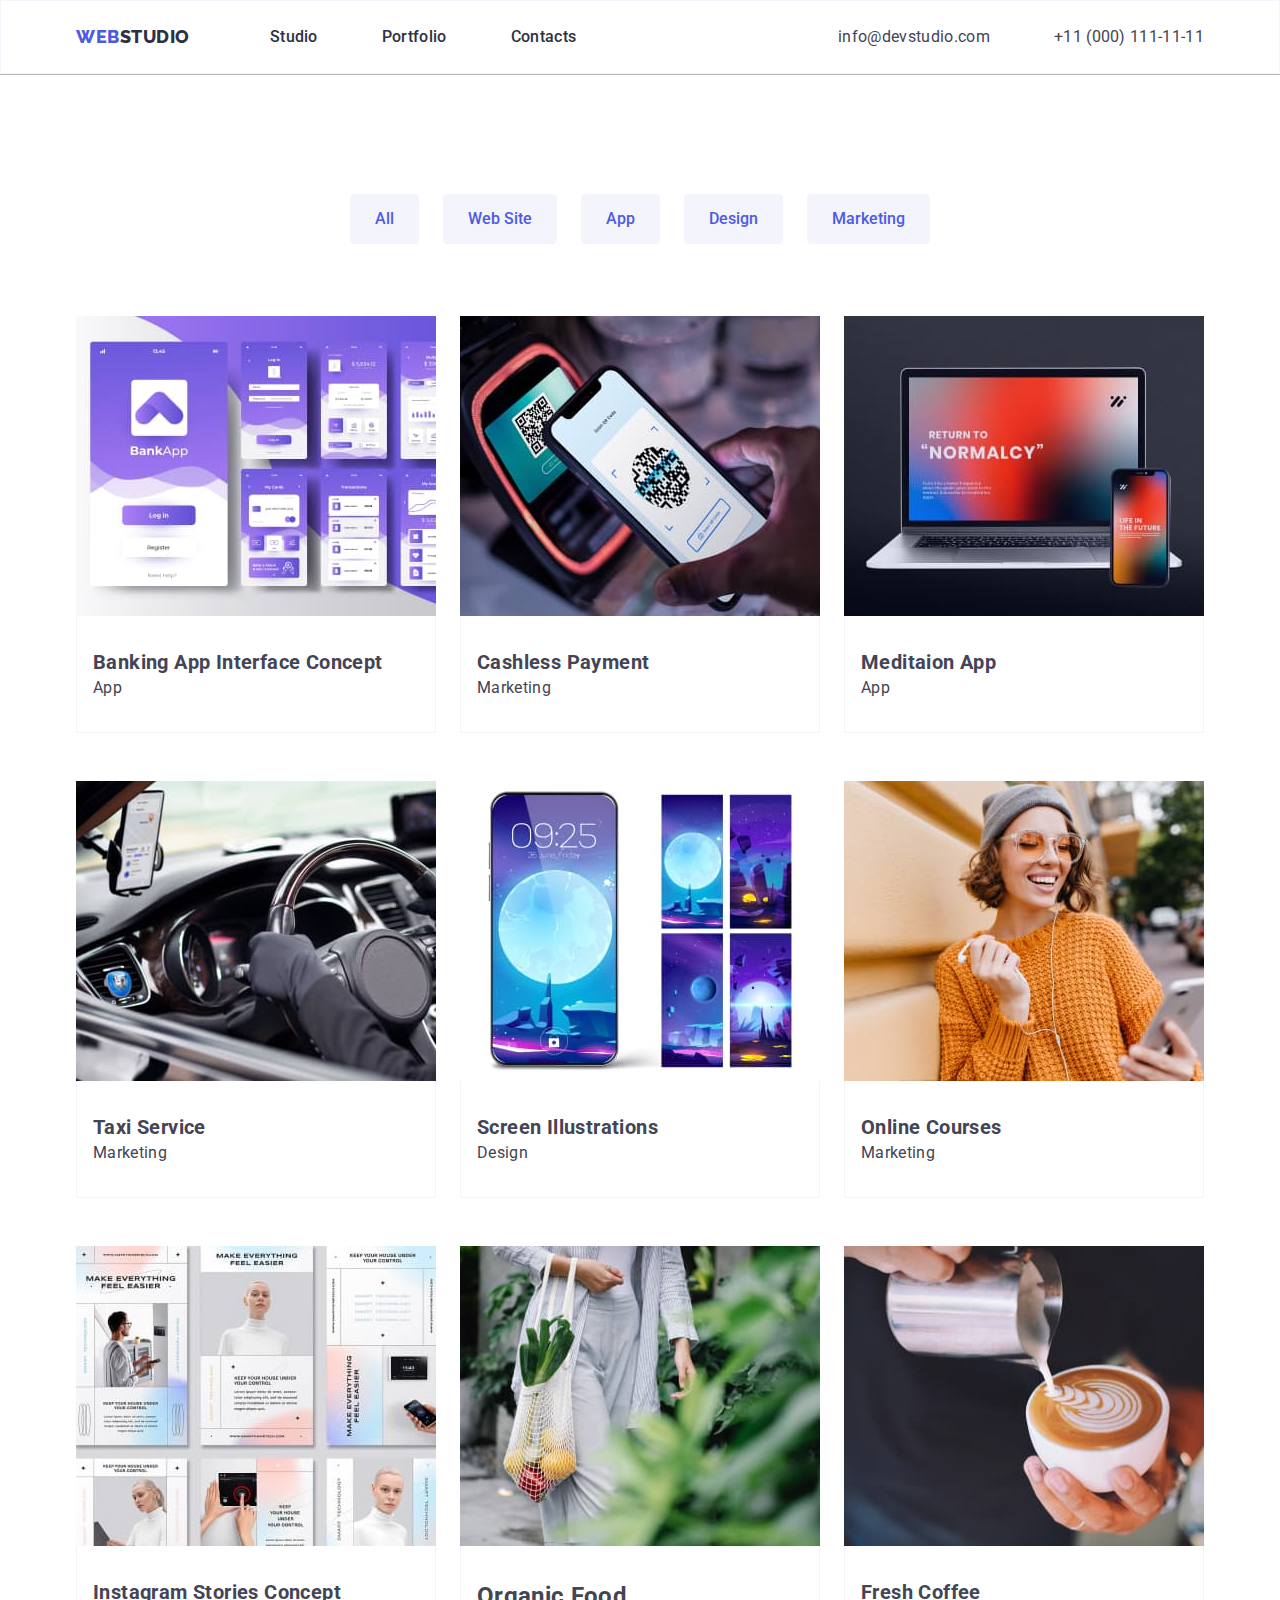
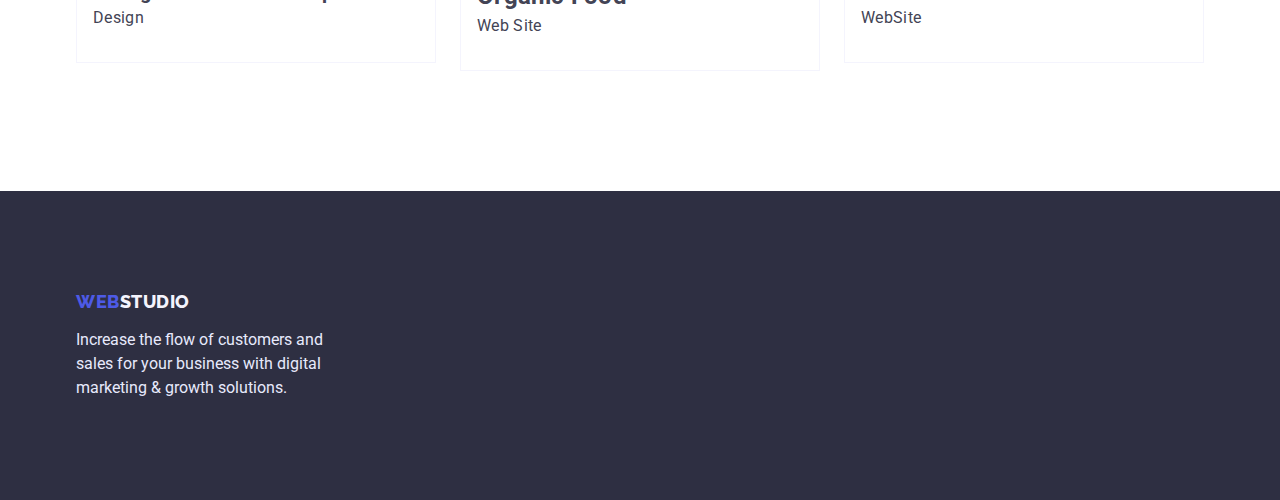
==== commit b78dc8fa: "error correction" ====
--- a/portfolio.html
+++ b/portfolio.html
@@ -36,7 +36,7 @@
     <!--main-->
     <main>
         <!--filtres-->
-        <section class="portfolio">
+        <section class="section portfolio">
             <div class="container">
         <h1 hidden>Our projects</h1>
                 <ul class="filter-list">
--- a/css/styles.css
+++ b/css/styles.css
@@ -38,38 +38,40 @@
 .header > .container {
     display: flex;
     align-items: center;
+}
+.header {
+    background: var(--bg-color);
+    text-decoration: none;
+    border: 1px solid var(--cloud-color);
+    box-shadow: var(--header-box-shadow);
+}
+.contacts-item {
+display: flex;
+    margin-right: 40px;
     padding-top: 24px;
     padding-bottom: 24px;
 }
-.header {
-    background: var(--bg-color);
-    text-decoration: none;
-    border: 1px solid var(--cloud-color);
-    box-shadow: var(--header-box-shadow);
-}
-.nav {
-    align-items: center;
-}
-.nav-list {
-  margin-left: 40px;
-}
-.contacts-item {
-    display: block;
-    margin-right: 40px;
-}
 .contacts-item:last-child {
-margin-right: 0;
+margin-right: 0; 
 }
 .list-contacts {
     margin-left: auto;
 }
-.box-logo {
-    display: flex;
-    margin-top: 24px;
-    margin-bottom: 24px;      
-}
 .nav-link {
     display: flex; 
+}
+.link-logo {
+    display: flex;
+    padding-top: 24px;
+    padding-bottom: 24px;
+    text-decoration: none;
+    margin-right: 77px;
+}
+.link-list {
+    display: flex;
+    padding-top: 24px;
+    padding-bottom: 24px;
+    margin-right: 40px;
 }
 .link {
     color: var(--dark-color);
@@ -92,19 +94,14 @@
  /* < !--main--> */
 .hero {
     background: var(--dark-color);
-    margin-bottom: 120px;
+    padding-top: 192px;
+    padding-bottom: 192px;
 }
  .hero >.container {
-   display: flex;
-flex-direction: column;
-padding-top: 192px;
-
+text-align: center;
 }
 .button-order {
     margin-top: 48px;
-    margin-right: auto;
-    margin-left: auto;
-    margin-bottom: 192px;
     border: 2px solid var(--primarybrand-color);
     box-shadow: var(--baton-order-shadow);
     border-radius: 4px;
@@ -133,8 +130,6 @@
     letter-spacing: 0.03em;
     text-transform: uppercase;
     color: var(--primarybrand-color);
-    padding-top: 24px;
-    padding-bottom: 24px;
 }
 .link-contacts:hover,
 .link-contacts:focus,
@@ -187,13 +182,11 @@
 }
 /* < !--Feature--> */
 .section {
-    margin-top: 120px;
-    margin-bottom: 120px;
+    padding-top: 120px;
+   padding-bottom: 120px;
 }
 .title {
-    display: flex;
-    justify-content: center;
-    text-decoration: none;
+    text-align: center;
     font-family: inherit;
     font-weight: 500;
     font-size: 36px;
@@ -201,7 +194,7 @@
     letter-spacing: 0.02em;
     text-transform: capitalize;
     color:var(--dark-color);
-    margin-bottom: 72px;
+   margin-bottom: 72px;
 }
 .title-cards {
     display: flex;
@@ -226,19 +219,12 @@
     gap: 24px;
 }
 .team {
-    display: flex;
     background:var(--cloud-color);
-    flex-direction: column;
-    align-items: center;
-    margin-top: 120px;
+    text-align: center;
 }
 .team-cards {
-    display: flex;
+    text-align: center;
     background:var(--bg-color);
-    flex-direction: column;
-    align-items: center;
-    justify-content: space-around;
-    margin-bottom: 120px;
     box-shadow: var(--card-shadow);
     border-radius: 4px;
     /* overflow: hidden; */
@@ -262,23 +248,23 @@
         padding-right: 16px;       
 }
 .section-cards {
-    margin-top: 120px;
+   padding-top: 120px;
+   padding-bottom: 120px;
 }
 /* < !--Footer--> */
 .footer {
+    padding-top: 100px;
+    padding-bottom: 100px;
     background: var(--dark-color);
     color: var(--cornflower-color);
 }
 .text-footer {
     width: 264px;
-    padding-bottom: 100px;
-    font-family: inherit;
     font-size: 16px;
     line-height: 1.5;
 }
 .link-footer {
     display: flex;
-    padding-top: 100px;
     margin-bottom: 16px;
     text-decoration: none;
 }
@@ -314,7 +300,9 @@
     font-size: 16px;
     line-height: 1.5;
     color: var(--primarybrand-color);
-    background-color: var(--bg-color);
+    background-color: var(--cloud-color);
+    border: 1px solid var(--cloud-color);
+    border-radius: 4px;
     
 }
 .filter-item {
@@ -350,7 +338,6 @@
     justify-content: center;
     margin-bottom: 72px;
     gap: 24px;
-    margin-top: 96px;
     padding-left: 0px;
 }
 /* <portfolio-cards> */
@@ -378,6 +365,4 @@
     line-height: 1.4;
     letter-spacing: .02em;
 }
-.portfolio {
-    margin-bottom: 120px;
-}+/* .portfolio {} */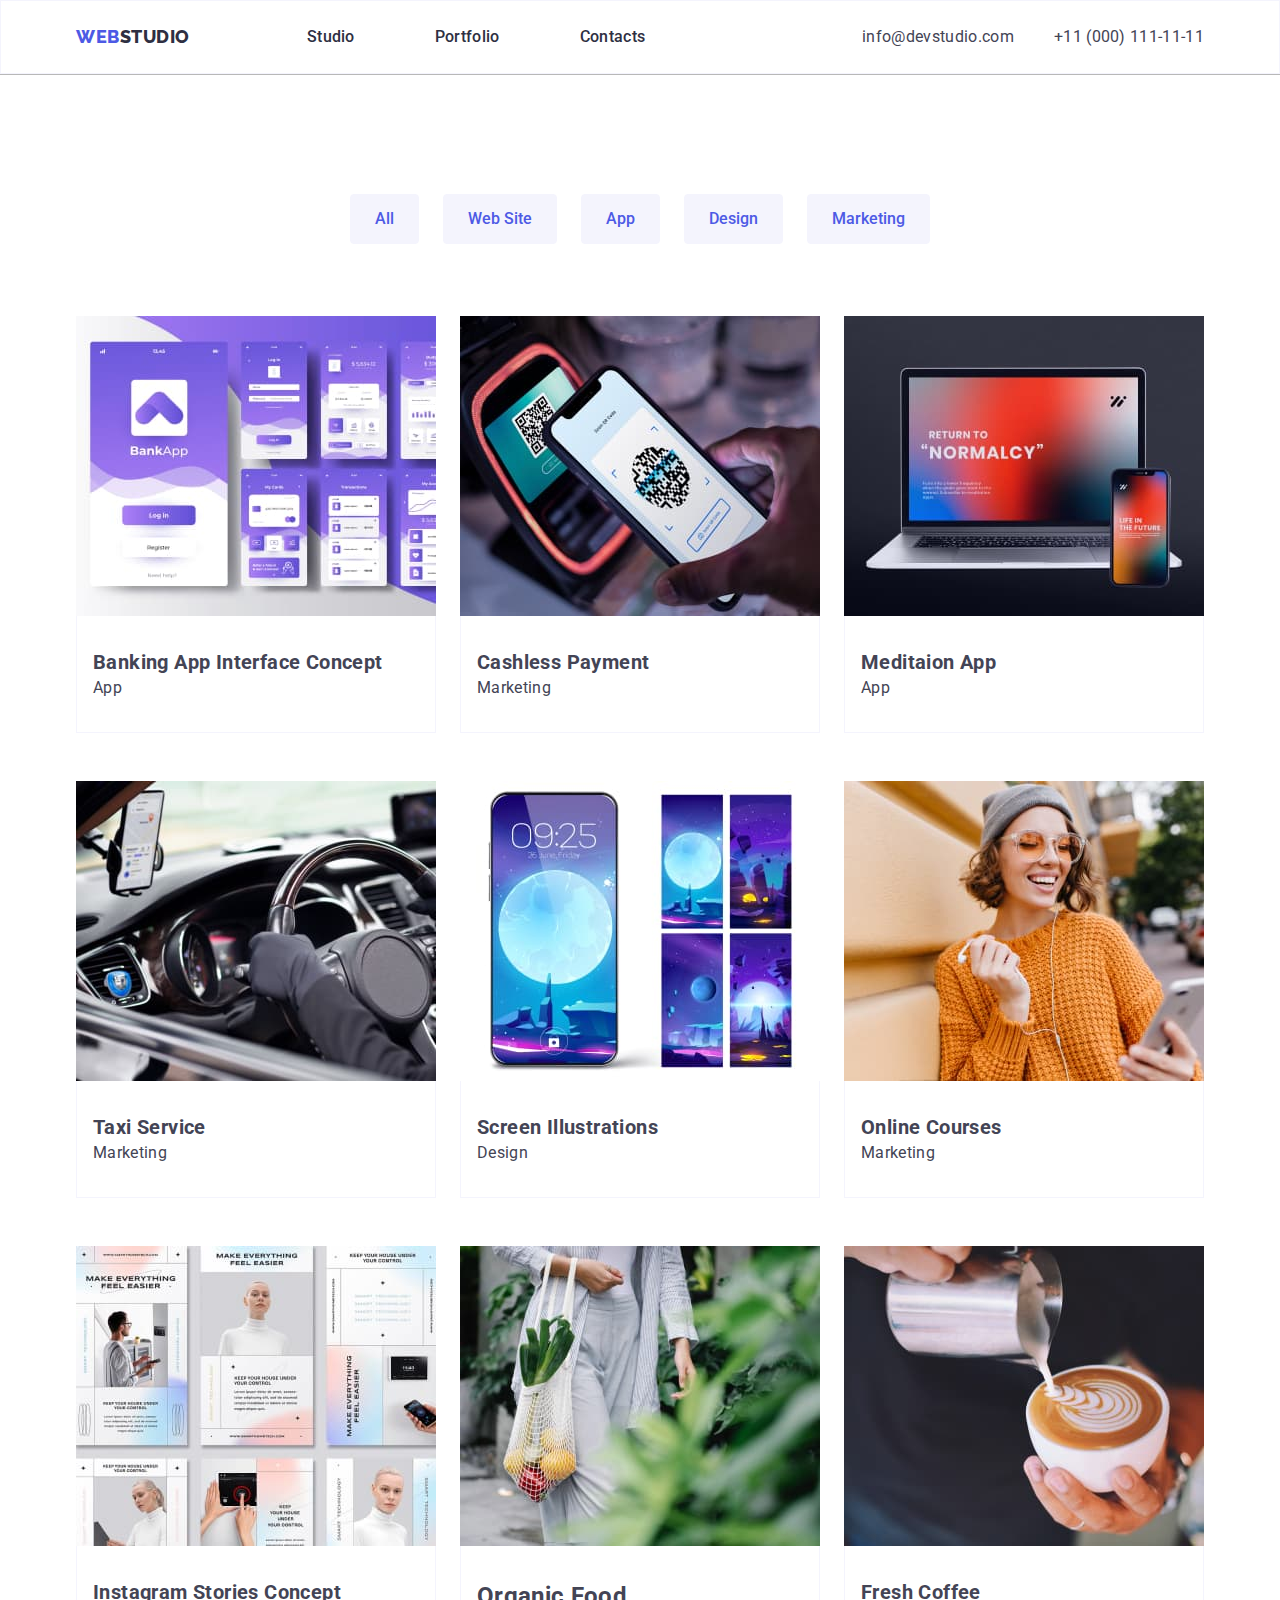
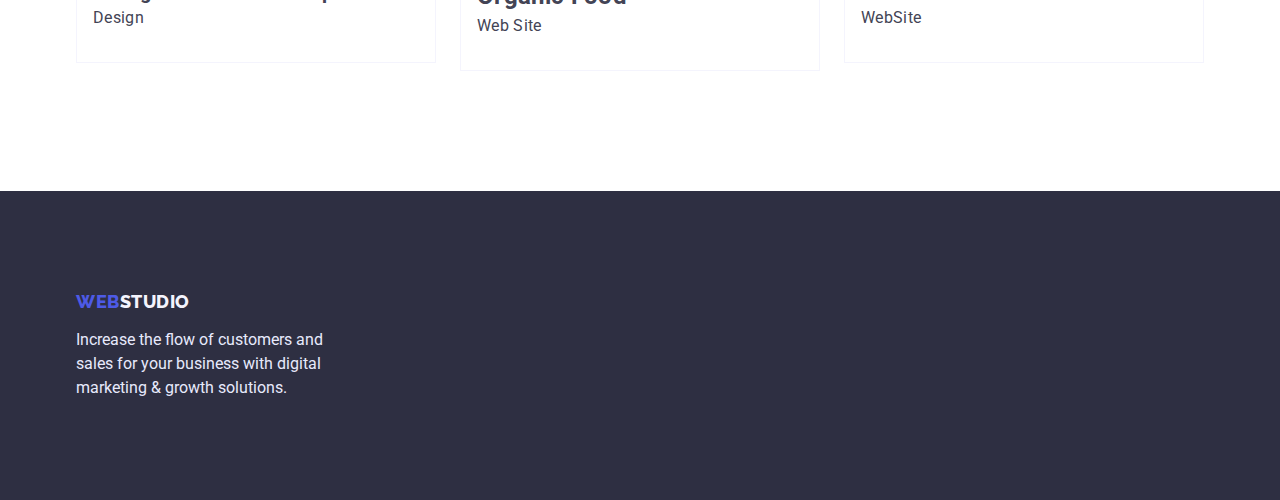
==== commit e74f9d97: "error correction" ====
--- a/portfolio.html
+++ b/portfolio.html
@@ -1,6 +1,5 @@
 <!DOCTYPE html>
 <html lang="en">
-
 <head>
     <meta charset="UTF-8">
     <meta http-equiv="X-UA-Compatible" content="IE=edge">
@@ -14,20 +13,19 @@
         <link rel="stylesheet" href="./css/styles.css" />
     <title>Document</title>
 </head>
-
 <body>
     <!--header-->
 <header class="header">
     <div class="container">
         <nav class="nav nav-link">
-            <a href="./index.html" class="link logo"><span class="logo">Web</span><span class="studio">Studio</span></a>
-            <ul class="list nav-list">
-                <li><a href="./index.html" class="link">Studio</a></li>
-                <li><a href="./portfolio.html" class="link">Portfolio</a></li>
-                <li><a href="" class="link">Contacts</a></li>
+            <a href="./index.html" class="link-logo"><span class="logo">Web</span><span class="studio">Studio</span></a>
+            <ul class="list-nav nav-list">
+                <li class="link-list"><a href="./index.html" class="link">Studio</a></li>
+                <li class="link-list"><a href="./portfolio.html" class="link">Portfolio</a></li>
+                <li class="link-list"><a href="" class="link">Contacts</a></li>
             </ul>
         </nav>
-        <ul class="list list-contacts">
+        <ul class="list-nav list-contacts">
             <li class="contacts-item"><a href="" class="link-contacts">info@devstudio.com</a></li>
             <li class="contacts-item"><a href="" class="link-contacts">+11 (000) 111-11-11</a></li>
         </ul>
@@ -138,6 +136,4 @@
         </div>
     </footer>
 </body>
-
-
 </html>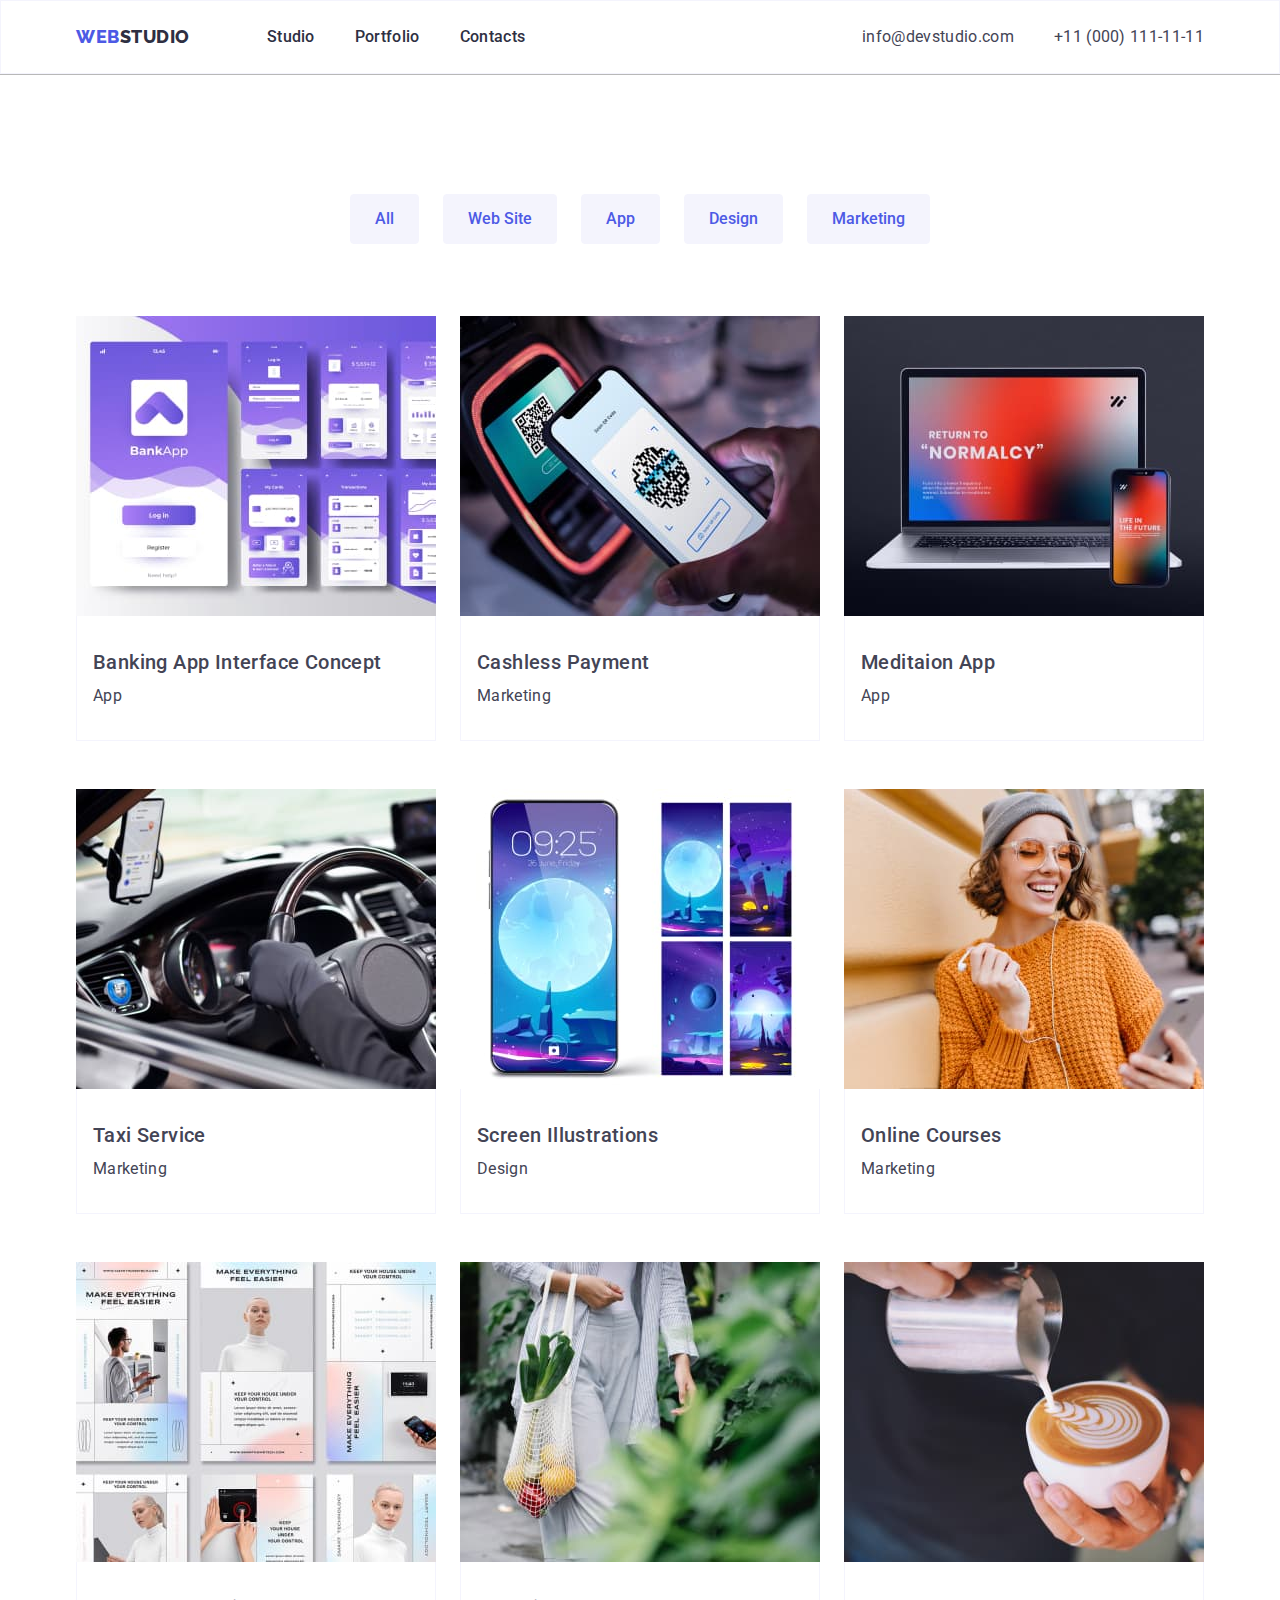
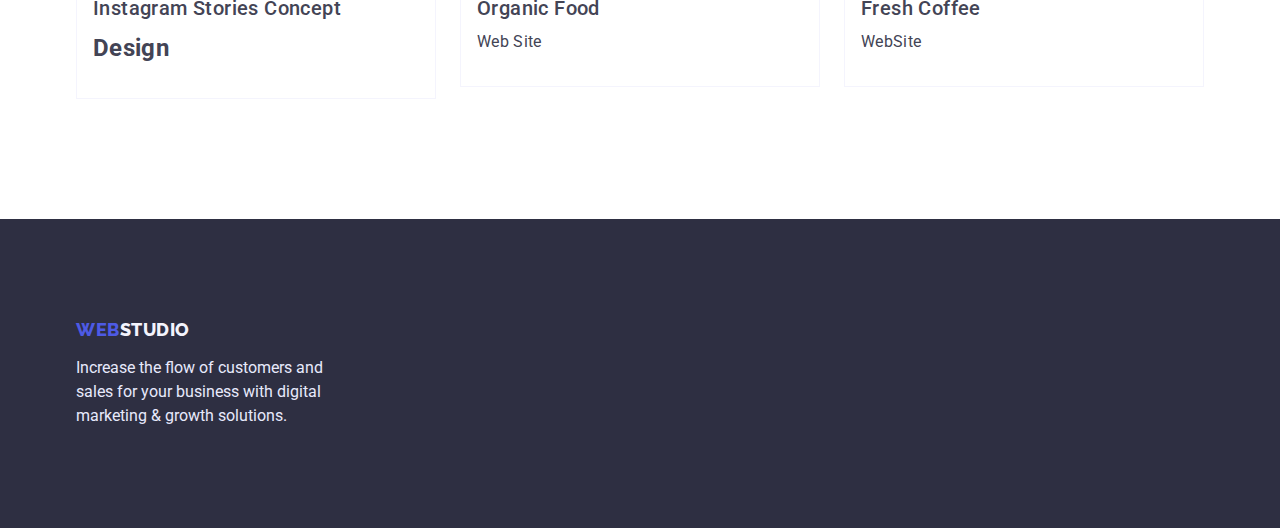
==== commit 54d27aeb: "up" ====
--- a/portfolio.html
+++ b/portfolio.html
@@ -49,78 +49,67 @@
                     <li class="portfolio-cards_item">
                         <img src="./images/img11.jpg" alt="menu app" width="360">
                         <div class="portfolio-cards_box">
-
-                        <h2  class="subtitle">Banking App Interface Concept</h2>
-                        <p class="text">
-                            App
-                        </p>
+                            <h2  class="subtitle">Banking App Interface Concept</h2>
+                            <p class="text">App</p>
                         </div>
                     </li>
                     <li class="portfolio-cards_item">
                         <img src="./images/img121.jpg" alt="cashless payment" width="360">
                         <div class="portfolio-cards_box">
                             <h2 class="subtitle">Cashless Payment</h2>
-                        <p class="text">
-                            Marketing
-                        </p></div>
+                            <p class="text">Marketing</p>
+                        </div>
                     </li>
                     <li class="portfolio-cards_item">
                         <img src="./images/img13.jpg" alt="Meditaion App" width="360">
                         <div class="portfolio-cards_box">
                             <h2 class="subtitle">Meditaion App</h2>
-                        <p class="text">
-                            App
-                        </p></div>
+                            <p class="text">App</p>
+                        </div>
                     </li>
                     <!--row2-->
                     <li class="portfolio-cards_item">
                         <img src="./images/img14.jpg" alt="Taxi Service app" width="360">
                         <div class="portfolio-cards_box">
                             <h2 class="subtitle">Taxi Service</h2>
-                        <p class="text">
-                            Marketing
-                        </p></div>
+                            <p class="text">Marketing</p>
+                        </div>
                     </li>
                     <li class="portfolio-cards_item">
                         <img src="./images/img15.jpg" alt="Screen Illustrations" width="360">
                         <div class="portfolio-cards_box">
                             <h2 class="subtitle">Screen Illustrations</h2>
-                        <p class="text">
-                        Design
-                        </p></div>
+                            <p class="text">Design</p>
+                        </div>
                     </li>
                     <li class="portfolio-cards_item">
                         <img src="./images/img16.jpg" alt="Online Courses" width="360">
                         <div class="portfolio-cards_box">
                             <h2 class="subtitle">Online Courses</h2>
-                        <p class="text">
-                            Marketing
-                        </p></div>
+                           <p class="text">Marketing</p>
+                        </div>
                     </li>
                     <!--row3-->
                     <li class="portfolio-cards_item">
                         <img src="./images/img17.jpg" alt="Instagram Stories Concept" width="360">
                         <div class="portfolio-cards_box">
-                            <h2 class="subtitle">Instagram Stories Concept</h2>
-                        <p class="text">
-                            Design
-                        </p></div>
+                            <h2 class="subtitle">Instagram Stories Concept<h2>
+                            <p class="text">Design</p>
+                        </div>
                     </li>
                     <li class="portfolio-cards_item">
                         <img src="./images/img18.jpg" alt="Organic Food" width="360">
                         <div class="portfolio-cards_box">
-                            <h2>Organic Food</h2>
-                        <p class="text">
-                            Web Site
-                        </p></div>
+                            <h2 class="subtitle">Organic Food</h2>
+                            <p class="text">Web Site</p>
+                      </div>
                     </li>
                     <li class="portfolio-cards_item">
                         <img src="./images/img19.jpg" alt="Fresh Coffee" width="360">
                         <div class="portfolio-cards_box">
                             <h2 class="subtitle">Fresh Coffee</h2>
-                        <p class="text">
-                            WebSite
-                        </p></div>
+                            <p class="text">WebSite</p>
+                       </div>
                     </li>
                 </ul>
             </div>
--- a/css/styles.css
+++ b/css/styles.css
@@ -18,6 +18,7 @@
 }
 h1,h2,h3,p,ul {
     margin: 0;
+    padding: 0;
 }
 img {
     display: block;
@@ -48,48 +49,53 @@
 .contacts-item {
 display: flex;
     margin-right: 40px;
+ 
+}
+.contacts-item:last-child {
+margin-right: 0; 
+}
+.list-contacts {
+    margin-left: auto;
+}
+.nav-link {
+    display: flex;
+    
+}
+.link-logo {
+    display: flex;
     padding-top: 24px;
     padding-bottom: 24px;
-}
-.contacts-item:last-child {
-margin-right: 0; 
-}
-.list-contacts {
-    margin-left: auto;
-}
-.nav-link {
-    display: flex; 
-}
-.link-logo {
-    display: flex;
+    text-decoration: none;
+    margin-right: 77px;
+}
+.link-list {
+    display: flex;
+    margin-right: 40px;
+}
+.link-list:last-child {
+margin-right:0;
+}
+
+.link {
+    color: var(--dark-color);
+    text-decoration: none;
+    font-family: inherit;
+    font-weight: 500;
+    font-size: 16px;
+    line-height: 1.5;
+    letter-spacing: 0.02em;
     padding-top: 24px;
     padding-bottom: 24px;
-    text-decoration: none;
-    margin-right: 77px;
-}
-.link-list {
-    display: flex;
+}
+.link-contacts {
+    color: var(--text-color);
+    text-decoration: none;
+    font-family: inherit;
+    font-weight: 400;
+    font-size: 16px;
+    line-height: 1.5;
     padding-top: 24px;
     padding-bottom: 24px;
-    margin-right: 40px;
-}
-.link {
-    color: var(--dark-color);
-    text-decoration: none;
-    font-family: inherit;
-    font-weight: 500;
-    font-size: 16px;
-    line-height: 1.5;
-    letter-spacing: 0.02em;
-    margin-right: 40px;
-}
-.link-contacts {
-    color: var(--text-color);
-    text-decoration: none;
-    font-family: inherit;
-    font-weight: 400;
-    font-size: 16px;
-    line-height: 1.5;
 }
  /* < !--main--> */
 .hero {
@@ -182,7 +188,7 @@
 }
 /* < !--Feature--> */
 .section {
-    padding-top: 120px;
+   padding-top: 120px;
    padding-bottom: 120px;
 }
 .title {
@@ -197,16 +203,12 @@
    margin-bottom: 72px;
 }
 .title-cards {
-    display: flex;
-    width: 264px;
-    height: 24px;
-    font-family: inherit;
     font-weight: 500;
     font-size: 20px;
     line-height: 1.2;
     letter-spacing: 0.02em;
     color:var(--dark-color);
-    gap: 24px;
+    margin-bottom: 8px;
 }
 .list {
     display: flex;
@@ -239,7 +241,15 @@
         letter-spacing: 0.02em;
         color: var(--text-color);
         padding-left: 0px;
-       gap: 24px;
+        gap: 24px;
+}
+.list-cards-box {
+        width: 264px;
+        font-size: 16px;
+        line-height: 1.5;
+        letter-spacing: 0.02em;
+        color: var(--text-color);
+        padding-left: 0px;
 }
 .team-cadrs_box {
     padding-top: 32px;
@@ -247,9 +257,8 @@
         padding-left: 16px;
         padding-right: 16px;       
 }
-.section-cards {
-   padding-top: 120px;
-   padding-bottom: 120px;
+.section-work {
+    padding-bottom: 120px;
 }
 /* < !--Footer--> */
 .footer {
@@ -318,8 +327,8 @@
     width: 1px;
     height: 1px;
     margin: -1px;
-    border: 0;
-    padding: 0;
+    border: 0px;
+    padding: 0px;
     white-space: nowrap;
     clip-path: inset(100%);
     clip: rect(0 0 0 0);
@@ -357,12 +366,13 @@
     padding-left: 16px;
     padding-right: 16px;
     border: 1px solid var(--cloud-color);
-    border-top: 0;
+    border-top: 0px;
 }
 .subtitle {
     font-size: 20px;
-    font-weight: 500px;
+    font-weight: 500;
     line-height: 1.4;
     letter-spacing: .02em;
+    margin-bottom: 8px;
 }
 /* .portfolio {} */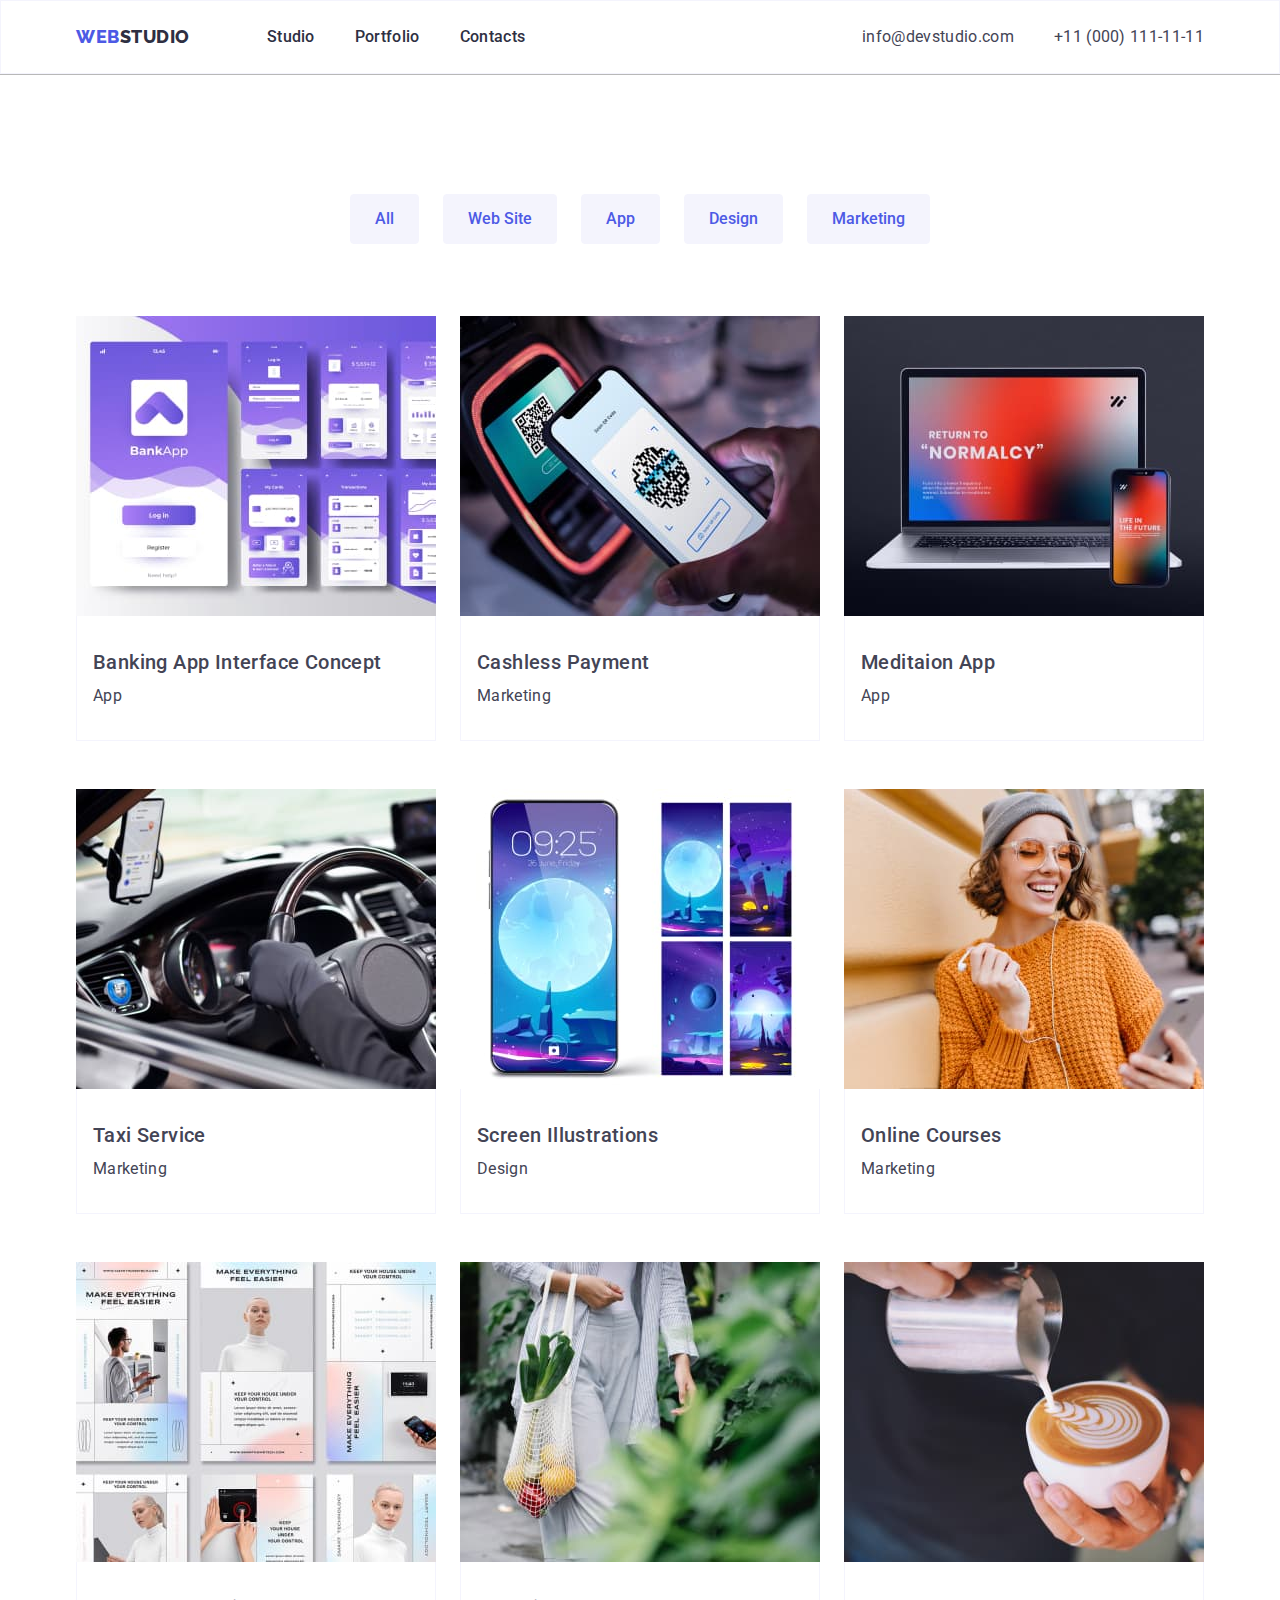
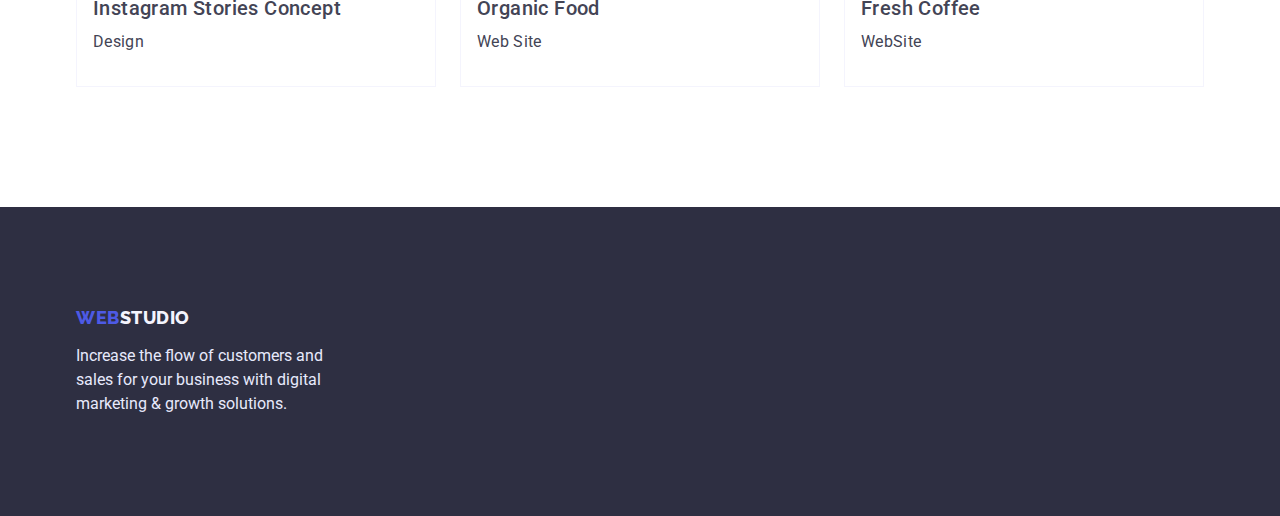
==== commit a299ca98: "erro coretion" ====
--- a/portfolio.html
+++ b/portfolio.html
@@ -93,8 +93,8 @@
                     <li class="portfolio-cards_item">
                         <img src="./images/img17.jpg" alt="Instagram Stories Concept" width="360">
                         <div class="portfolio-cards_box">
-                            <h2 class="subtitle">Instagram Stories Concept<h2>
-                            <p class="text">Design</p>
+                            <h2 class="subtitle">Instagram Stories Concept</h2>
+                                <p class="text">Design</p>
                         </div>
                     </li>
                     <li class="portfolio-cards_item">
